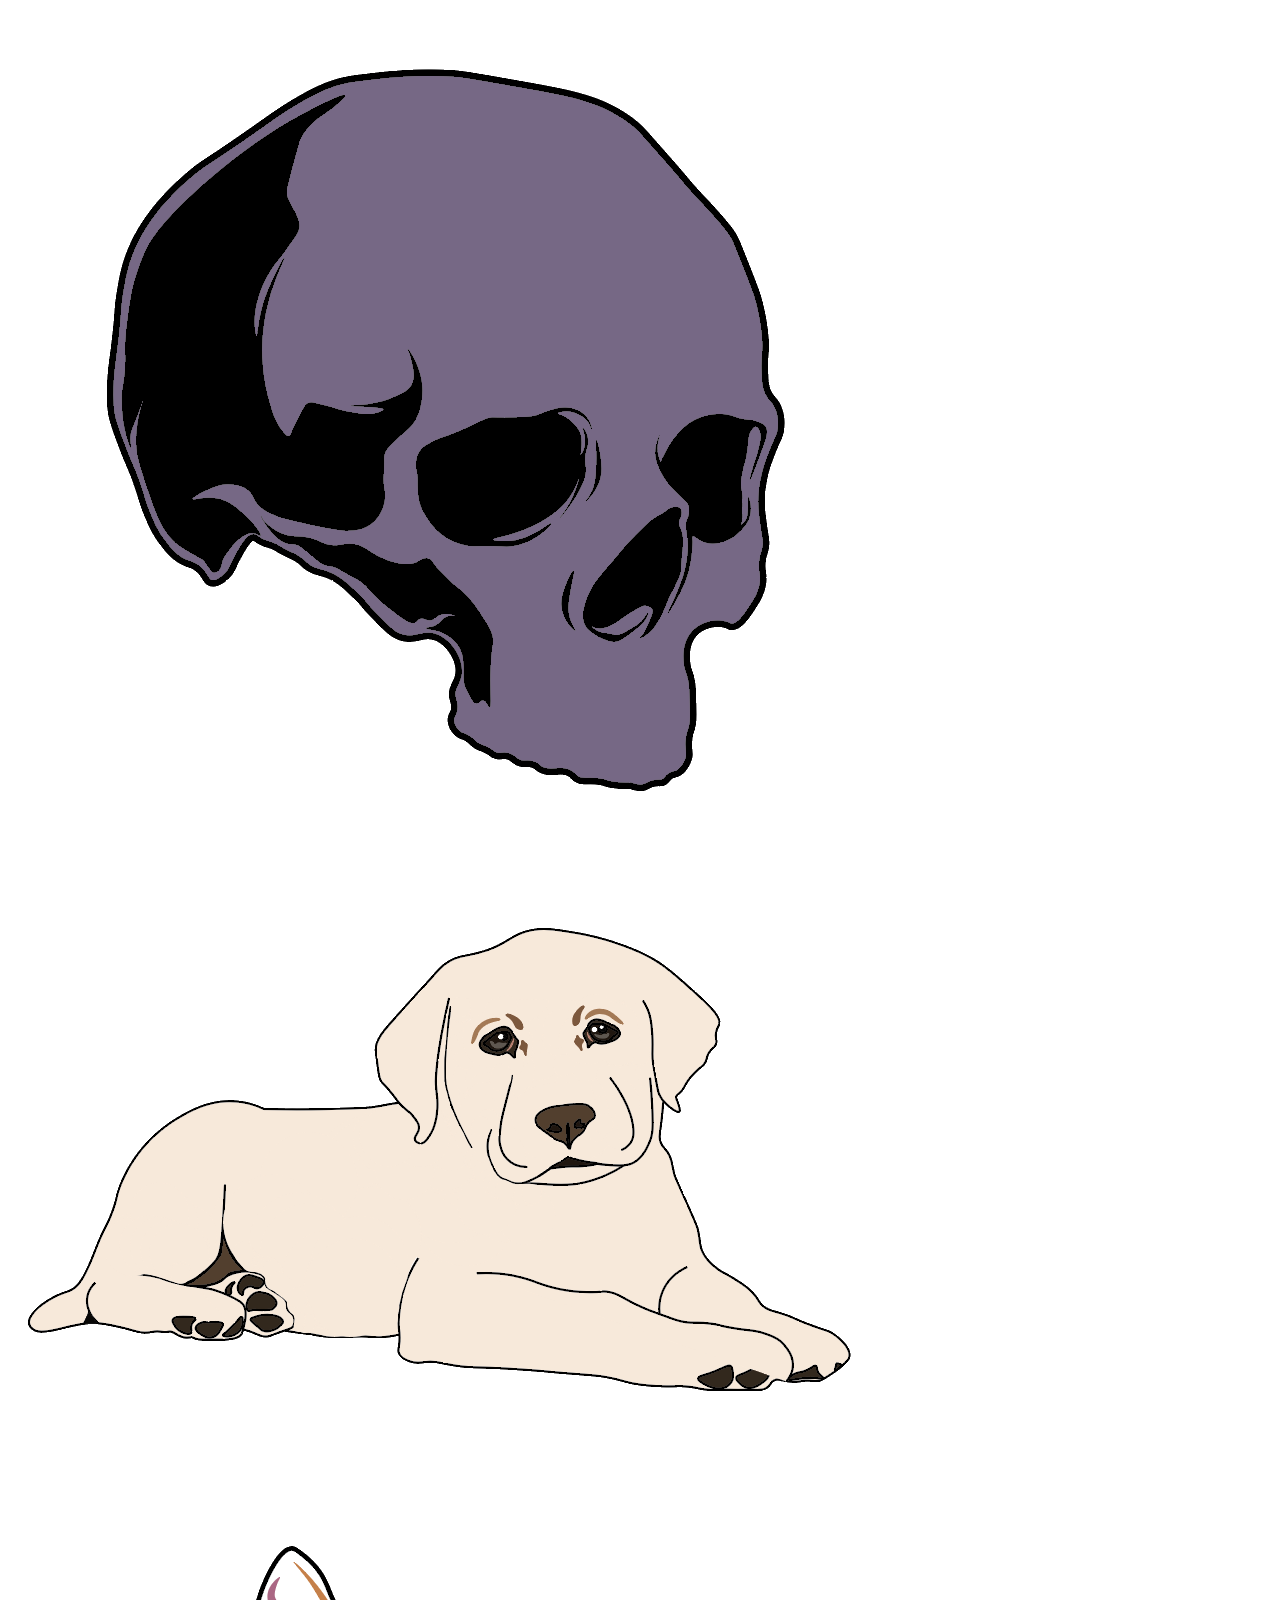
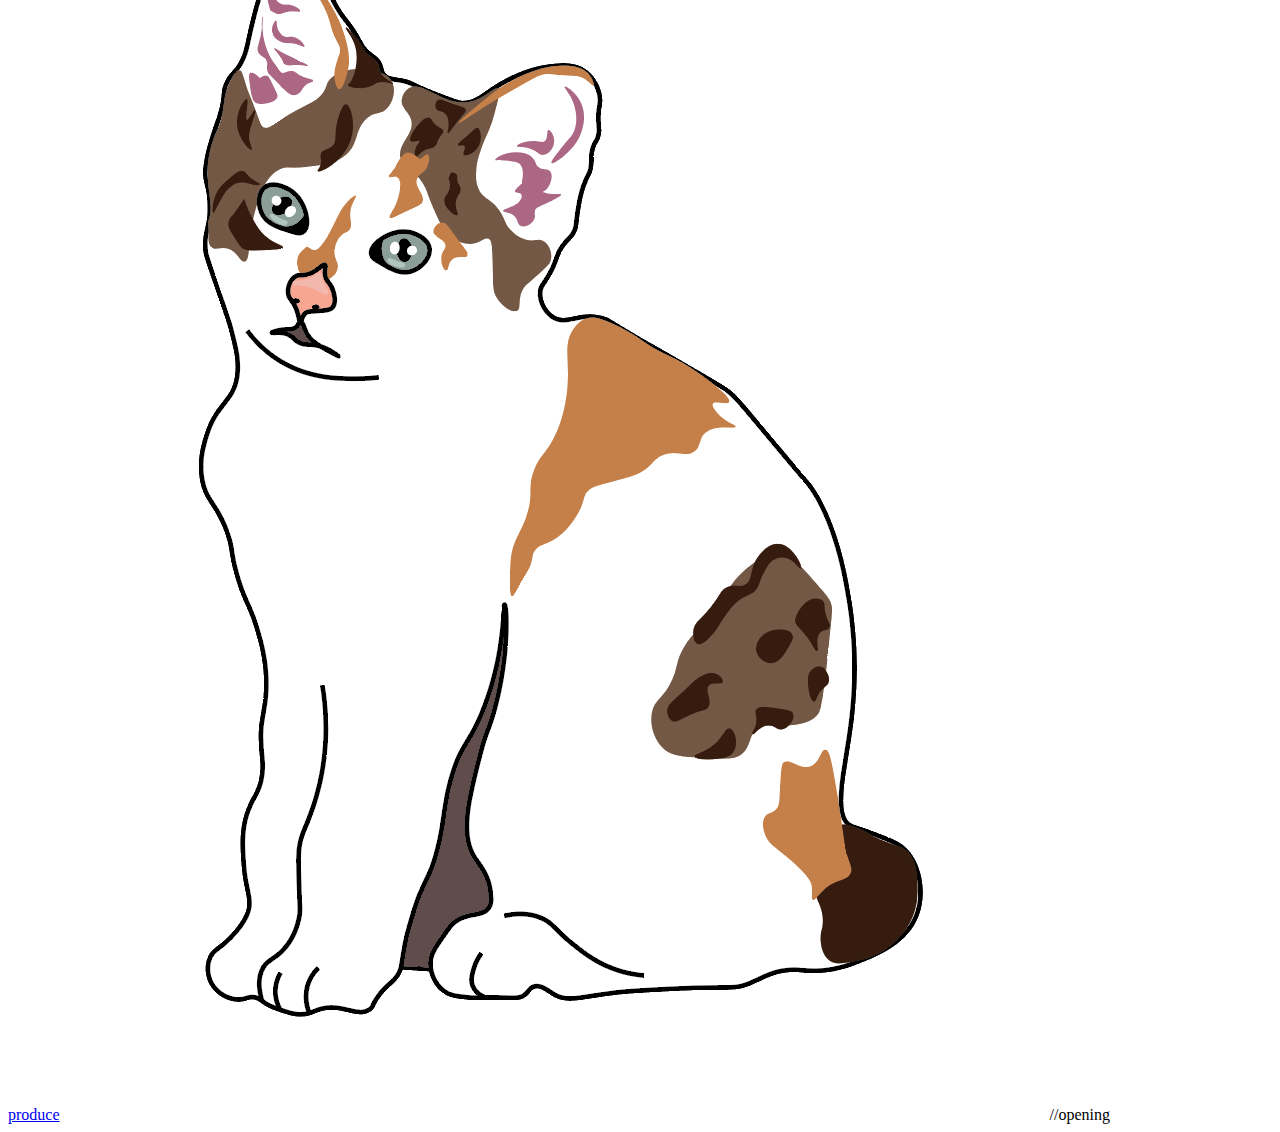
==== index.html @ 49c5f909 "first commit" ====
<!DOCTYPE html>
<html lang="en">
<head>
    <title>instagram topic collage</title>
    <meta charset="utf-8">
    <meta http-equiv="X-UA-Compatible" content="IE=edge">
    <meta name="viewport" content="width=device-width, initial-scale=1">
    <link rel="stylesheet" type="text/css" href="style.css">
</head>  
<body>
    <h2><a href="p1.html"><img src="skullsketch.png" alt="skull"></a>
        <a href="p5.html"><img src="dogsketch.png" alt="dog"></a></h2>
        <a href="p2.html">produce</a>
        <a href="p5.html"><img src="catsketch.png" alt="cat"></a></h2>
         
        //opening
    
        </figure>
    </div>
</body>
</html>
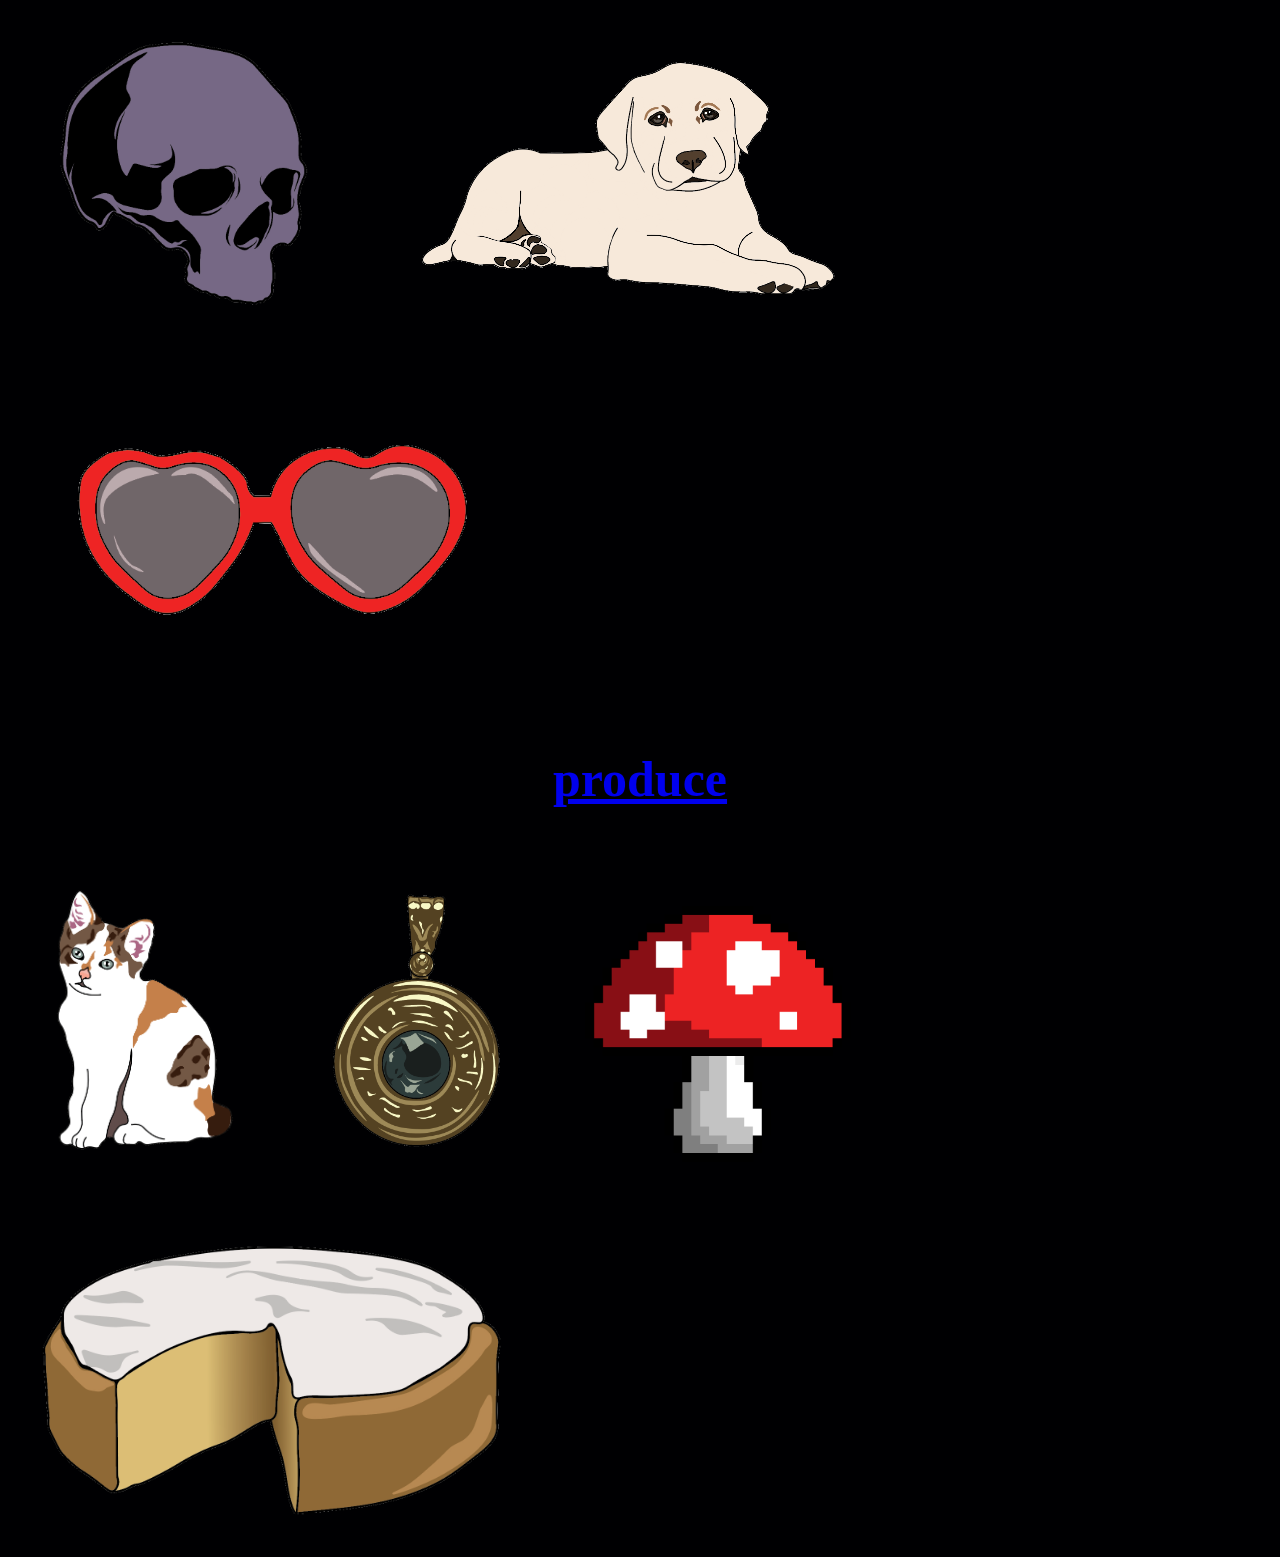
==== commit 48213860: "commit2" ====
--- a/index.html
+++ b/index.html
@@ -8,12 +8,21 @@
     <link rel="stylesheet" type="text/css" href="style.css">
 </head>  
 <body>
-    <h2><a href="p1.html"><img src="skullsketch.png" alt="skull"></a>
+    
+        <a href="p1.html"><img src="skullsketch.png" alt="skull"></a>
         <a href="p5.html"><img src="dogsketch.png" alt="dog"></a></h2>
-        <a href="p2.html">produce</a>
+        <a href="p6.html"><img src="glassessketch.png" alt="glasses"></a>
+        <h2><a href="p2.html">produce</a></h2>
         <a href="p5.html"><img src="catsketch.png" alt="cat"></a></h2>
+        <a href="p6.html"><img src="crispinasketch.png" alt="crispina"></a>
+        <a href="p7.html"><img src="mushroom.png" alt="mushroom"></a>
+        
+        <a href="p3.html"><img src="cakesketch.png" alt="cake"></a>
+
+
+
          
-        //opening
+       
     
         </figure>
     </div>
--- a/style.css
+++ b/style.css
@@ -0,0 +1,20 @@
+body {
+    margin: 0;
+    padding: 0;
+    background-color: #000002;
+    align-items: center;
+    height: 100vh;
+}
+
+img{
+
+    max-width: 100%; 
+    max-height: 300px; 
+    padding: 25px;
+  
+}
+
+h2 {
+    text-align: center;
+    font-size: 50px; 
+}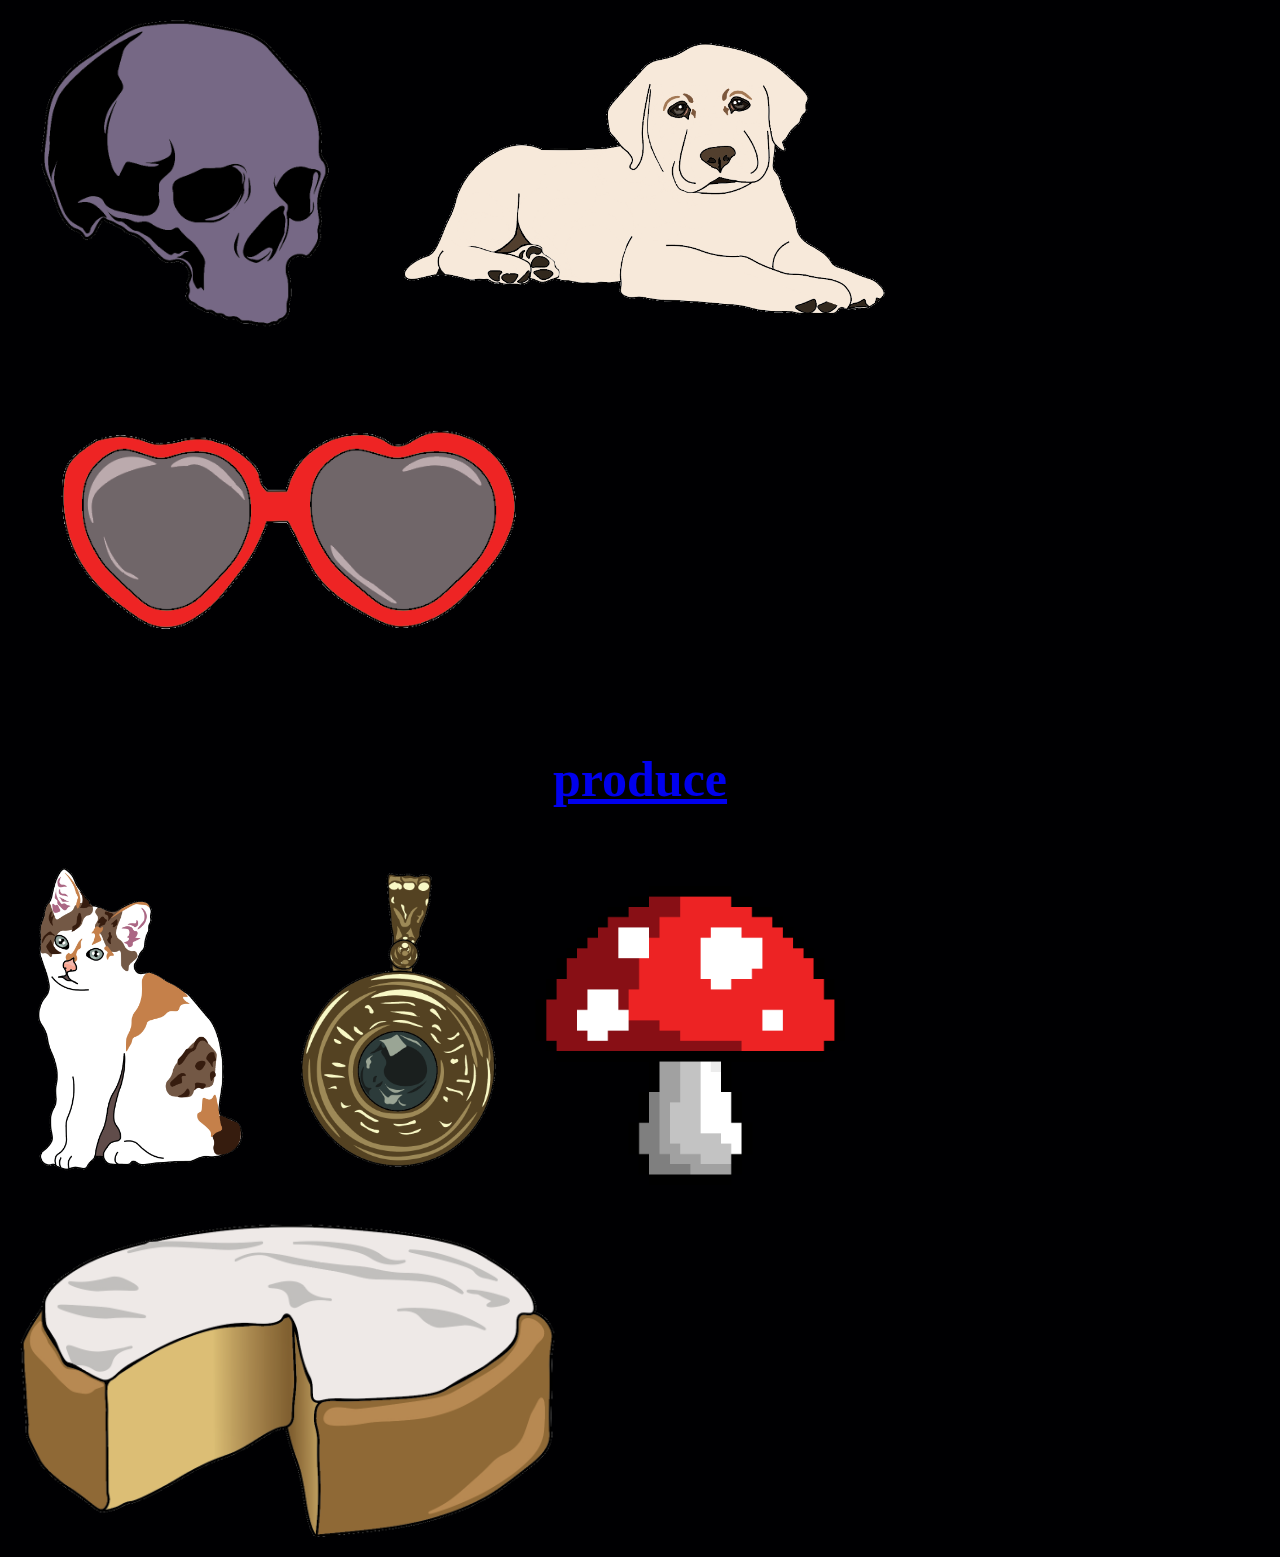
==== commit 817102ae: "c4" ====
--- a/index.html
+++ b/index.html
@@ -9,7 +9,8 @@
 </head>  
 <body>
     
-        <a href="p1.html"><img src="skullsketch.png" alt="skull"></a>
+   <a href="p1.html"><img src="skullsketch.png" alt="skull"></a>
+
         <a href="p5.html"><img src="dogsketch.png" alt="dog"></a></h2>
         <a href="p6.html"><img src="glassessketch.png" alt="glasses"></a>
         <h2><a href="p2.html">produce</a></h2>
@@ -18,8 +19,7 @@
         <a href="p7.html"><img src="mushroom.png" alt="mushroom"></a>
         
         <a href="p3.html"><img src="cakesketch.png" alt="cake"></a>
-
-
+ 
 
          
        
--- a/style.css
+++ b/style.css
@@ -6,13 +6,40 @@
     height: 100vh;
 }
 
+
+
+
 img{
 
     max-width: 100%; 
-    max-height: 300px; 
-    padding: 25px;
+    max-height: 350px; 
+  
+
   
 }
+
+
+img:hover {
+    
+    animation: shake 0.5s; 
+  
+    animation-iteration-count: infinite; 
+  }
+  
+  @keyframes shake {
+    0% { transform: translate(1px, 1px) rotate(0deg); }
+    10% { transform: translate(-1px, -2px) rotate(-1deg); }
+    20% { transform: translate(-3px, 0px) rotate(1deg); }
+    30% { transform: translate(3px, 2px) rotate(0deg); }
+    40% { transform: translate(1px, -1px) rotate(1deg); }
+    50% { transform: translate(-1px, 2px) rotate(-1deg); }
+    60% { transform: translate(-3px, 1px) rotate(0deg); }
+    70% { transform: translate(3px, 1px) rotate(-1deg); }
+    80% { transform: translate(-1px, -1px) rotate(1deg); }
+    90% { transform: translate(1px, 2px) rotate(0deg); }
+    100% { transform: translate(1px, -2px) rotate(-1deg); }
+  }
+
 
 h2 {
     text-align: center;
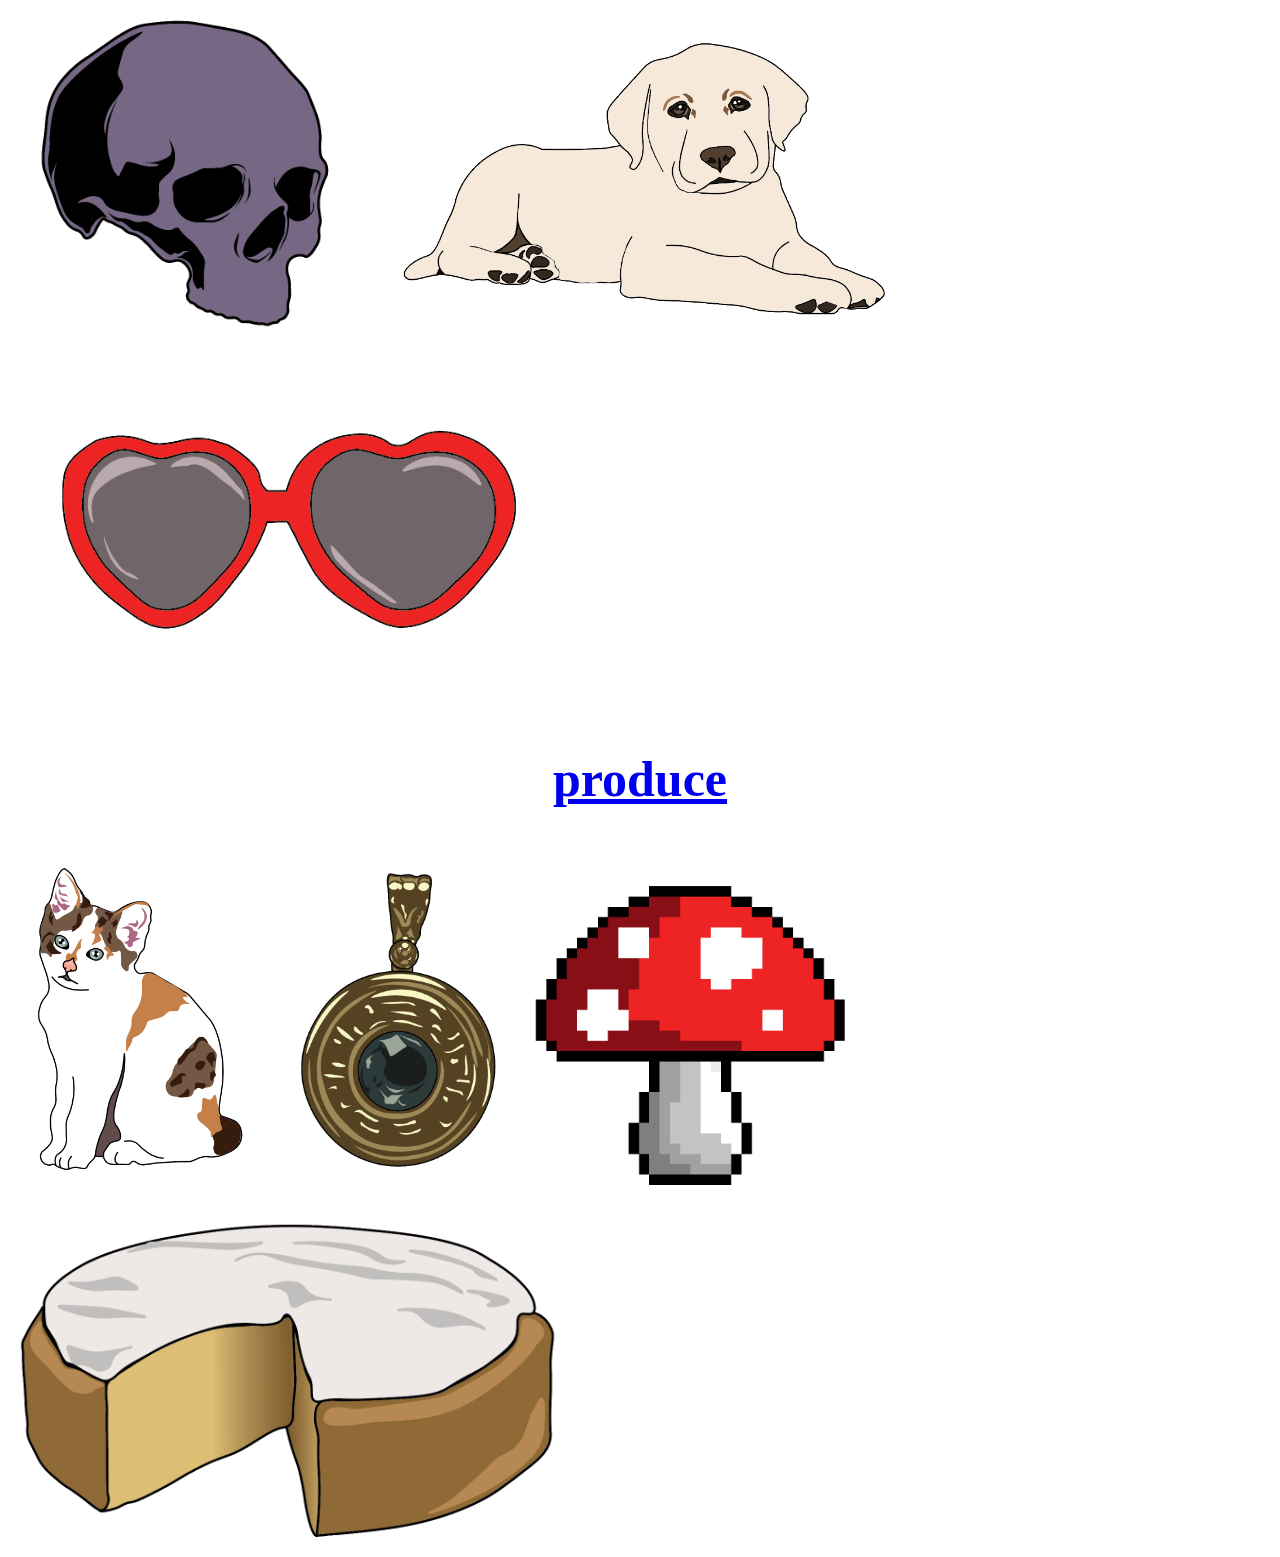
==== commit 9a1278a1: "c9" ====
--- a/index.html
+++ b/index.html
@@ -8,6 +8,7 @@
     <link rel="stylesheet" type="text/css" href="style.css">
 </head>  
 <body>
+     
     
    <a href="p1.html"><img src="skullsketch.png" alt="skull"></a>
 
--- a/style.css
+++ b/style.css
@@ -1,11 +1,17 @@
 body {
     margin: 0;
     padding: 0;
-    background-color: #000002;
+    background-color: #ffffff;
     align-items: center;
     height: 100vh;
 }
 
+#btn{
+    max-width: 100%;
+    max-height: 350px;
+
+
+}
 
 
 
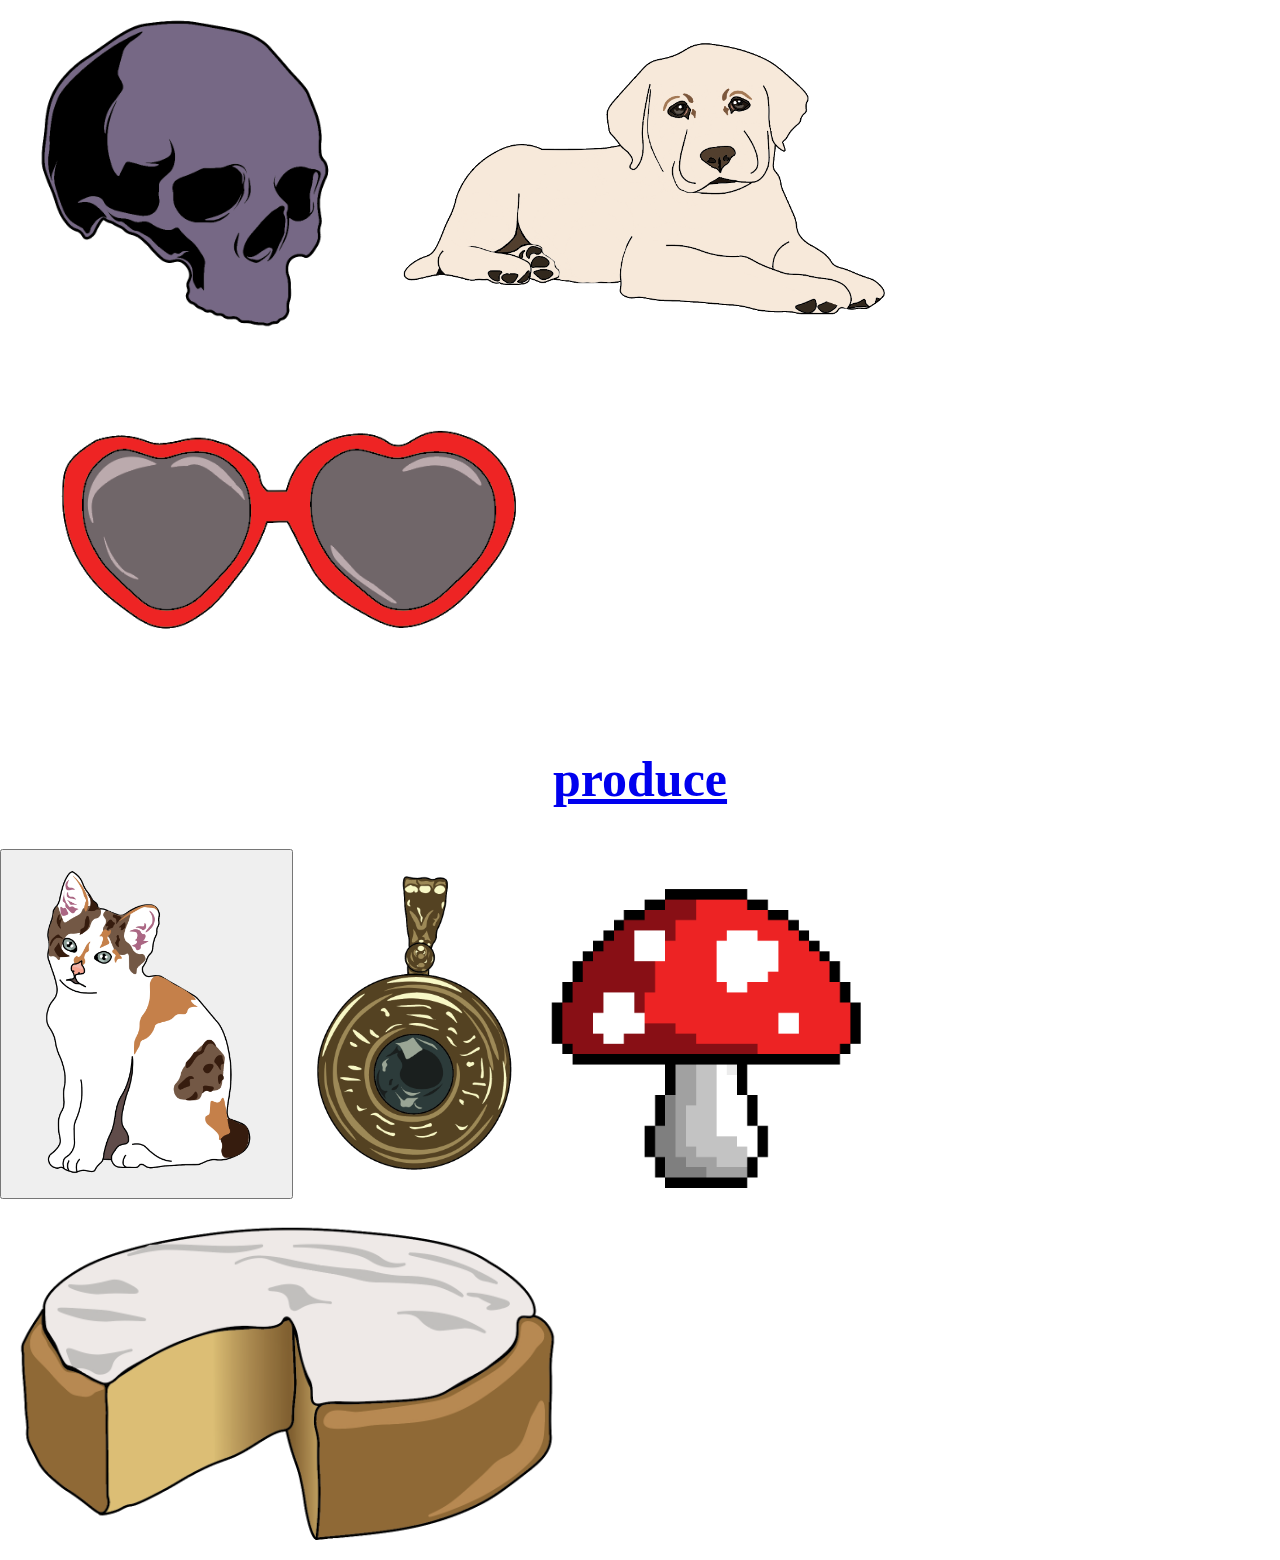
==== commit db40ef14: "c10" ====
--- a/index.html
+++ b/index.html
@@ -15,7 +15,13 @@
         <a href="p5.html"><img src="dogsketch.png" alt="dog"></a></h2>
         <a href="p6.html"><img src="glassessketch.png" alt="glasses"></a>
         <h2><a href="p2.html">produce</a></h2>
-        <a href="p5.html"><img src="catsketch.png" alt="cat"></a></h2>
+
+        <button id="btn" type="submit"><img src="catsketch.png" onclick="audio.play();"></button>
+        <script type="text/javascript">
+            const audio = new Audio();
+            audio.src = "meow.wav"
+        </script>
+        
         <a href="p6.html"><img src="crispinasketch.png" alt="crispina"></a>
         <a href="p7.html"><img src="mushroom.png" alt="mushroom"></a>
         
